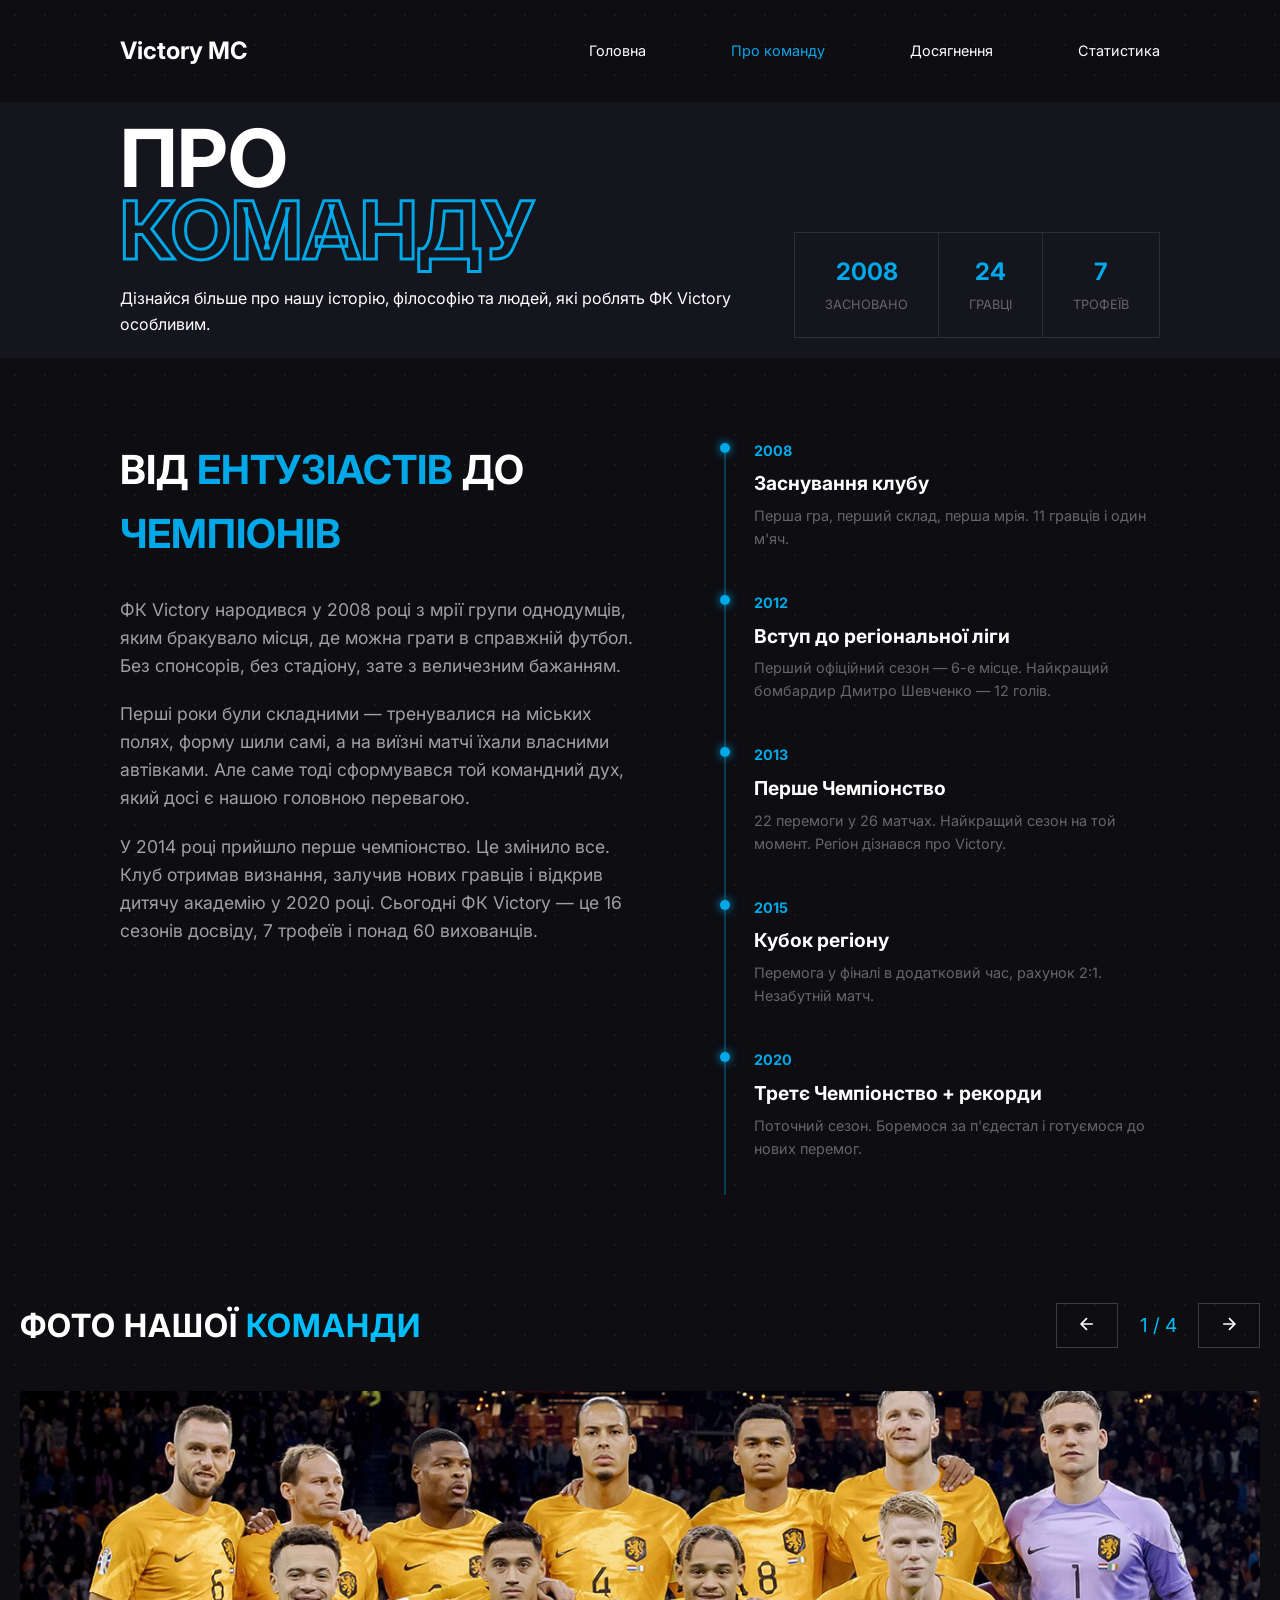
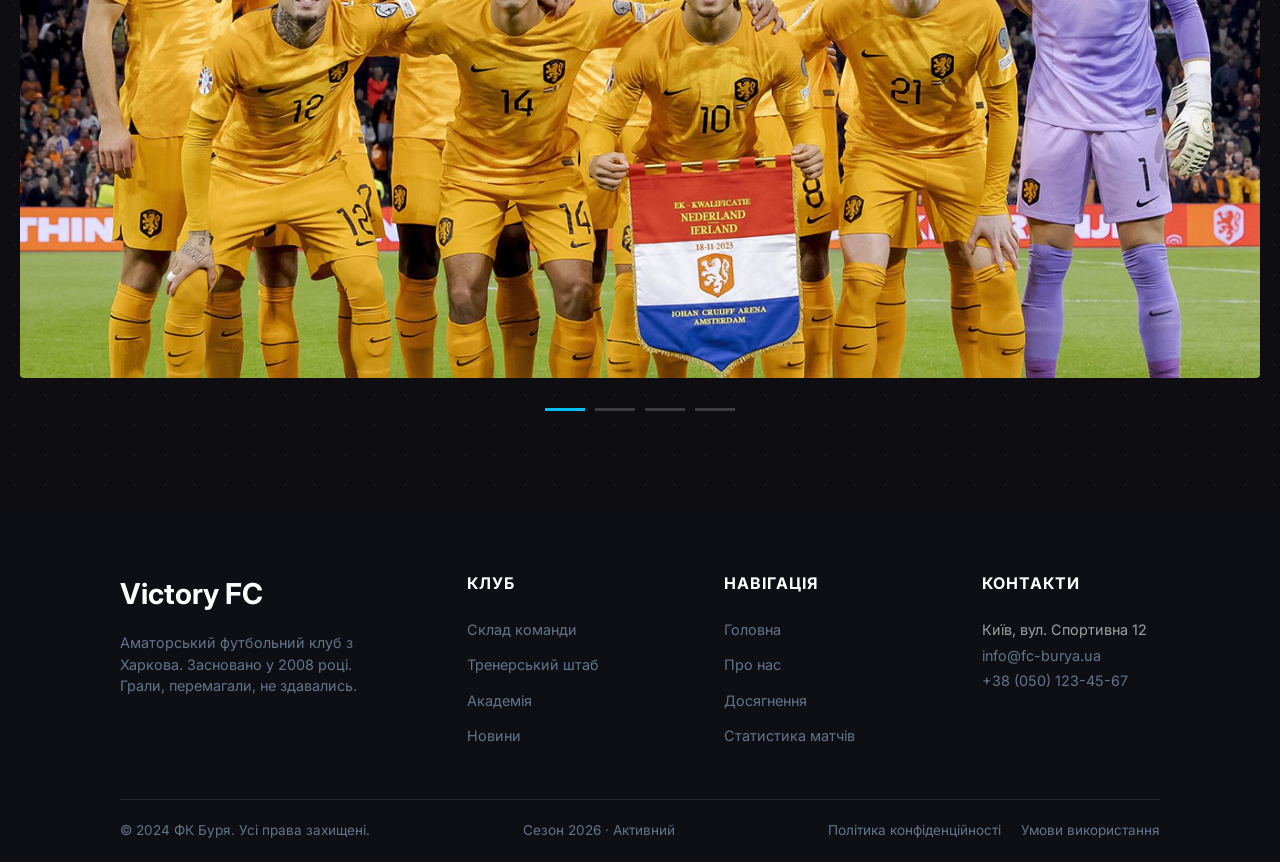
==== about.html @ a38105e2 "first commit" ====
<!doctype html>
<html lang="en">
  <head>
    <meta charset="UTF-8" />
    <meta name="viewport" content="width=device-width, initial-scale=1.0" />
    <link rel="stylesheet" href="styles/common.css" />
    <link rel="stylesheet" href="styles/pages/about.css" />
    <title>Victory - Про нас</title>
  </head>
  <body>
    <header>
      <nav class="nav container">
        <a class="logo" href="./index.html">Victory MC</a>
        <ul>
          <li><a href="index.html">Головна</a></li>
          <li><a class="active" href="#">Про команду</a></li>
          <li><a href="acihevements.html">Досягнення</a></li>
          <li><a href="">Статистика</a></li>
        </ul>
      </nav>
    </header>

    <main>
      <section class="about-hero container">
        <div class="hero-text-block">
          <h1>
            <span class="solid">Про</span>
            <span class="outline">команду</span>
          </h1>
          <p>
            Дізнайся більше про нашу історію, філософію та людей, які роблять ФК
            Victory особливим.
          </p>
        </div>

        <div class="mini-stats">
          <div class="m-stat-box">
            <strong>2008</strong><span>Засновано</span>
          </div>
          <div class="m-stat-box"><strong>24</strong><span>Гравці</span></div>
          <div class="m-stat-box"><strong>7</strong><span>Трофеїв</span></div>
        </div>
      </section>

      <section class="history-section container">
        <div class="history-grid">
          <article class="history-article">
            <h2>Від <span>ентузіастів</span> до <span>чемпіонів</span></h2>
            <p>
              ФК Victory народився у 2008 році з мрії групи однодумців, яким
              бракувало місця, де можна грати в справжній футбол. Без спонсорів,
              без стадіону, зате з величезним бажанням.
            </p>
            <p>
              Перші роки були складними — тренувалися на міських полях, форму
              шили самі, а на виїзні матчі їхали власними автівками. Але саме
              тоді сформувався той командний дух, який досі є нашою головною
              перевагою.
            </p>
            <p>
              У 2014 році прийшло перше чемпіонство. Це змінило все. Клуб
              отримав визнання, залучив нових гравців і відкрив дитячу академію
              у 2020 році. Сьогодні ФК Victory — це 16 сезонів досвіду, 7
              трофеїв і понад 60 вихованців.
            </p>
          </article>

          <div class="timeline">
            <div class="timeline-item">
              <span class="year">2008</span>
              <h3>Заснування клубу</h3>
              <p>
                Перша гра, перший склад, перша мрія. 11 гравців і один м'яч.
              </p>
            </div>
            <div class="timeline-item">
              <span class="year">2012</span>
              <h3>Вступ до регіональної ліги</h3>
              <p>
                Перший офіційний сезон — 6-е місце. Найкращий бомбардир Дмитро
                Шевченко — 12 голів.
              </p>
            </div>
            <div class="timeline-item">
              <span class="year">2013</span>
              <h3>Перше Чемпіонство</h3>
              <p>
                22 перемоги у 26 матчах. Найкращий сезон на той момент. Регіон
                дізнався про Victory.
              </p>
            </div>
            <div class="timeline-item">
              <span class="year">2015</span>
              <h3>Кубок регіону</h3>
              <p>
                Перемога у фіналі в додатковий час, рахунок 2:1. Незабутній
                матч.
              </p>
            </div>
            <div class="timeline-item">
              <span class="year">2020</span>
              <h3>Третє Чемпіонство + рекорди</h3>
              <p>
                Поточний сезон. Боремося за п'єдестал і готуємося до нових
                перемог.
              </p>
            </div>
          </div>
        </div>
      </section>

      <section class="team-gallery container">
        <div class="gallery-header">
          <h2>ФОТО НАШОЇ <span>КОМАНДИ</span></h2>
          <div class="gallery-controls">
            <button id="prev-photo" class="nav-btn" aria-label="Попереднє фото">
              <svg
                width="20"
                height="20"
                viewBox="0 0 24 24"
                fill="none"
                stroke="currentColor"
                stroke-width="2"
              >
                <path d="M19 12H5M12 19l-7-7 7-7" />
              </svg>
            </button>
            <span id="gallery-counter">1 / 4</span>
            <button id="next-photo" class="nav-btn" aria-label="Наступне фото">
              <svg
                width="20"
                height="20"
                viewBox="0 0 24 24"
                fill="none"
                stroke="currentColor"
                stroke-width="2"
              >
                <path d="M5 12h14M12 5l7 7-7 7" />
              </svg>
            </button>
          </div>
        </div>

        <div class="gallery-display">
          <img
            src="assets/team-photo-2.png"
            id="current-team-img"
            alt="Фото нашої команди - 1"
            class="active-img"
          />
        </div>

        <div class="gallery-pagination">
          <span class="bar active" data-index="1"></span>
          <span class="bar" data-index="2"></span>
          <span class="bar" data-index="3"></span>
          <span class="bar" data-index="4"></span>
        </div>
      </section>
    </main>

    <footer class="footer">
      <div class="container">
        <div class="footer-top">
          <div class="footer-brand">
            <h2 class="footer-logo">Victory FC</h2>
            <p class="footer-text">
              Аматорський футбольний клуб з Харкова. Засновано у 2008 році.
              Грали, перемагали, не здавались.
            </p>
          </div>

          <div class="footer-group">
            <h3>Клуб</h3>
            <ul>
              <li><a href="#">Склад команди</a></li>
              <li><a href="#">Тренерський штаб</a></li>
              <li><a href="#">Академія</a></li>
              <li><a href="#">Новини</a></li>
            </ul>
          </div>

          <div class="footer-group">
            <h3>Навігація</h3>
            <ul>
              <li><a href="index.html">Головна</a></li>
              <li><a href="about.html">Про нас</a></li>
              <li><a href="achievements.html">Досягнення</a></li>
              <li><a href="stats.html">Статистика матчів</a></li>
            </ul>
          </div>

          <div class="footer-group">
            <h3>Контакти</h3>
            <address class="footer-address">
              Київ, вул. Спортивна 12<br />
              <a href="mailto:info@fc-burya.ua">info@fc-burya.ua</a><br />
              <a href="tel:+380501234567">+38 (050) 123-45-67</a>
            </address>
          </div>
        </div>

        <div class="footer-bottom">
          <p>&copy; 2024 ФК Буря. Усі права захищені.</p>
          <p>Сезон 2026 · Активний</p>
          <div class="footer-legal">
            <a href="#">Політика конфіденційності</a>
            <a href="#">Умови використання</a>
          </div>
        </div>
      </div>
    </footer>
  </body>
</html>
---- styles/common.css ----
@import url("https://fonts.googleapis.com/css2?family=Inter:ital,opsz,wght@0,14..32,100..900;1,14..32,100..900&display=swap");

*,
*::after,
*::before {
  margin: 0;
  padding: 0;
  box-sizing: border-box;

  list-style: none;
  text-decoration: none;
}

:root {
  --bg-main: #0d0d12;
  --bg-secondary: #15151e;
  --accent-main: #0ea5e9;
  --accent-secondary: #cbd5e1;
  --text-main: #ffffff;
  --text-secondary: #64748b;
  --text-gold: #f0b429;

  --transition: all 0.3s ease;
}

body {
  font-family: "Inter", sans-serif;
  background-color: var(--bg-main);
  line-height: 1.6;
  color: var(--text-main);

  background-image: radial-gradient(
    rgba(255, 255, 255, 0.05) 1px,
    transparent 1px
  );
  background-size: 30px 30px;

  display: flex;
  flex-direction: column;
  min-height: 100vh;
  margin: 0;
  overflow-x: hidden;
}

.container {
  margin: 0 auto;
  padding: 0 120px;
}

header {
  padding: 2rem 0;
}

nav {
  display: flex;
  justify-content: space-between;
  align-items: center;
}

nav ul {
  display: flex;
  gap: 85px;
}

nav a {
  color: inherit;
  font-size: 0.9rem;
  transition: var(--transition);
}

nav ul a:hover,
.active {
  color: var(--accent-main);
}

nav .logo:hover {
  color: transparent;
  -webkit-text-stroke: 1px var(--accent-main);
  opacity: 0.6;
}

.logo {
  font-size: 1.5rem;
  font-weight: bold;
}

main {
  flex-grow: 1;
  display: flex;
  flex-direction: column;
  justify-content: center;
}

.footer {
  background-color: #0d0f14;
  color: #ffffff;
  padding: 60px 0 20px;
  margin-top: auto;
}

.footer-top {
  display: grid;
  grid-template-columns: 1fr;
  gap: 40px;
  padding-bottom: 40px;
  border-bottom: 1px solid rgba(255, 255, 255, 0.1);
}

.footer-logo {
  font-size: 1.8rem;
  margin-bottom: 15px;
}

.footer-text {
  color: var(--text-secondary);
  max-width: 300px;
  font-size: 0.9rem;
  line-height: 1.5;
}

.footer-group h3 {
  font-size: 1rem;
  margin-bottom: 20px;
  text-transform: uppercase;
  letter-spacing: 1px;
}

.footer-group ul {
  list-style: none;
  padding: 0;
}

.footer-group ul li {
  margin-bottom: 10px;
}

.footer-group a,
.footer-address a {
  color: var(--text-secondary);
  text-decoration: none;
  font-size: 0.9rem;
  transition: color 0.3s;
}

.footer-group a:hover {
  color: #00a8e8;
}

.footer-address {
  font-style: normal;
  color: #a0a0a0;
  font-size: 0.9rem;
  line-height: 1.8;
}

.footer-bottom {
  display: flex;
  flex-direction: column;
  gap: 15px;
  padding-top: 20px;
  color: var(--text-secondary);
  font-size: 0.85rem;
}

.footer-legal {
  display: flex;
  gap: 20px;
}

.footer-legal a {
  color: var(--text-secondary);
  text-decoration: none;
}

@media (min-width: 992px) {
  .footer-top {
    grid-template-columns: 1.5fr 1fr 1fr 1fr;
  }

  .footer-bottom {
    flex-direction: row;
    justify-content: space-between;
  }
}

@media (min-width: 1200px) {
  .footer-top {
    gap: 80px;
  }
}
---- styles/pages/about.css ----
/* Стилі для Hero-блоку сторінки "Про нас" */
.about-hero {
  display: flex;
  justify-content: space-between;
  align-items: flex-end;
  padding: 60px 20px;
  margin-bottom: 80px;
  min-width: 100%;

  background-color: var(--bg-secondary);
  padding: 20px 120px;
}

.hero-text-block h1 {
  font-size: 5rem;
  line-height: 0.9;
  text-transform: uppercase;
  margin-bottom: 20px;
}

.hero-text-block .outline {
  display: block;
  color: transparent;
  -webkit-text-stroke: 3px #00a8e8;
}

/* Міні-статистика (три бокси в ряд) */
.mini-stats {
  display: flex;
  border: 1px solid rgba(255, 255, 255, 0.1);
}

.m-stat-box {
  padding: 20px 30px;
  text-align: center;
  border-right: 1px solid rgba(255, 255, 255, 0.1);
}

.m-stat-box:last-child {
  border-right: none;
}

.m-stat-box strong {
  display: block;
  font-size: 1.5rem;
  color: #00a8e8;
}

.m-stat-box span {
  font-size: 0.8rem;
  text-transform: uppercase;
  color: #666;
}

/* Сітка історії */
.history-grid {
  display: grid;
  grid-template-columns: 1fr; /* Мобільна версія */
  gap: 80px;
}

.history-article h2 {
  font-size: 2.5rem;
  text-transform: uppercase;
  margin-bottom: 30px;
}

.history-article h2 span {
  color: #00a8e8;
}

.history-article p {
  color: #a0a0a0;
  margin-bottom: 20px;
  font-size: 1.1rem;
}

/* Вертикальний Таймлайн */
.timeline {
  position: relative;
  padding-left: 30px;
}

/* Лінія таймлайну */
.timeline::before {
  content: "";
  position: absolute;
  left: 0;
  top: 5px;
  bottom: 5px;
  width: 2px;
  background: rgba(0, 168, 232, 0.3);
}

.timeline-item {
  position: relative;
  margin-bottom: 40px;
}

/* Кружечок на лінії */
.timeline-item::before {
  content: "";
  position: absolute;
  left: -34px;
  top: 5px;
  width: 10px;
  height: 10px;
  background: #00a8e8;
  border-radius: 50%;
  box-shadow: 0 0 10px #00a8e8;
}

.timeline-item .year {
  color: #00a8e8;
  font-weight: bold;
  font-size: 0.9rem;
}

.timeline-item h3 {
  font-size: 1.2rem;
  margin: 5px 0;
}

.timeline-item p {
  color: #666;
  font-size: 0.9rem;
}

/* АДАПТИВНІСТЬ [cite: 9, 10] */
@media (min-width: 992px) {
  .history-grid {
    grid-template-columns: 1.2fr 1fr;
  }
}

@media (max-width: 991px) {
  .about-hero {
    flex-direction: column;
    align-items: flex-start;
  }
  .mini-stats {
    margin-top: 40px;
  }
}

.team-gallery {
  padding: 100px 20px;
}

/* Вирівнювання заголовка та кнопок */
.gallery-header {
  display: flex;
  justify-content: space-between;
  align-items: center;
  margin-bottom: 40px;
}

.gallery-header h2 {
  font-size: 2rem;
  text-transform: uppercase;
  letter-spacing: 1px;
}

.gallery-header h2 span {
  color: #00befa; /* Блакитний акцент з макета */
}

/* Кнопки навігації */
.gallery-controls {
  display: flex;
  align-items: center;
  gap: 15px;
}

.nav-btn {
  background: transparent;
  border: 1px solid rgba(255, 255, 255, 0.2);
  color: white;
  padding: 10px 20px;
  cursor: pointer;
  transition: 0.3s;
}

.nav-btn:hover {
  border-color: #00befa;
  color: #00befa;
}

#gallery-counter {
  font-size: 1.2rem;
  color: #00befa;
  min-width: 50px;
  text-align: center;
}

/* Відображення фото */
.gallery-display {
  width: 100%;
  margin-bottom: 30px;
  overflow: hidden;
  border-radius: 4px;
}

.gallery-display img {
  width: 100%;
  height: auto;
  display: block;
  transition: opacity 0.5s ease-in-out;
}

/* Пагінація у вигляді ліній */
.gallery-pagination {
  display: flex;
  justify-content: center;
  gap: 10px;
}

.bar {
  width: 40px;
  height: 3px;
  background: rgba(255, 255, 255, 0.2);
  cursor: pointer;
  transition: 0.3s;
}

.bar.active {
  background: #00befa;
}

/* Адаптивність */
@media (max-width: 991px) {
  .gallery-header {
    flex-direction: column;
    gap: 20px;
    text-align: center;
  }
}
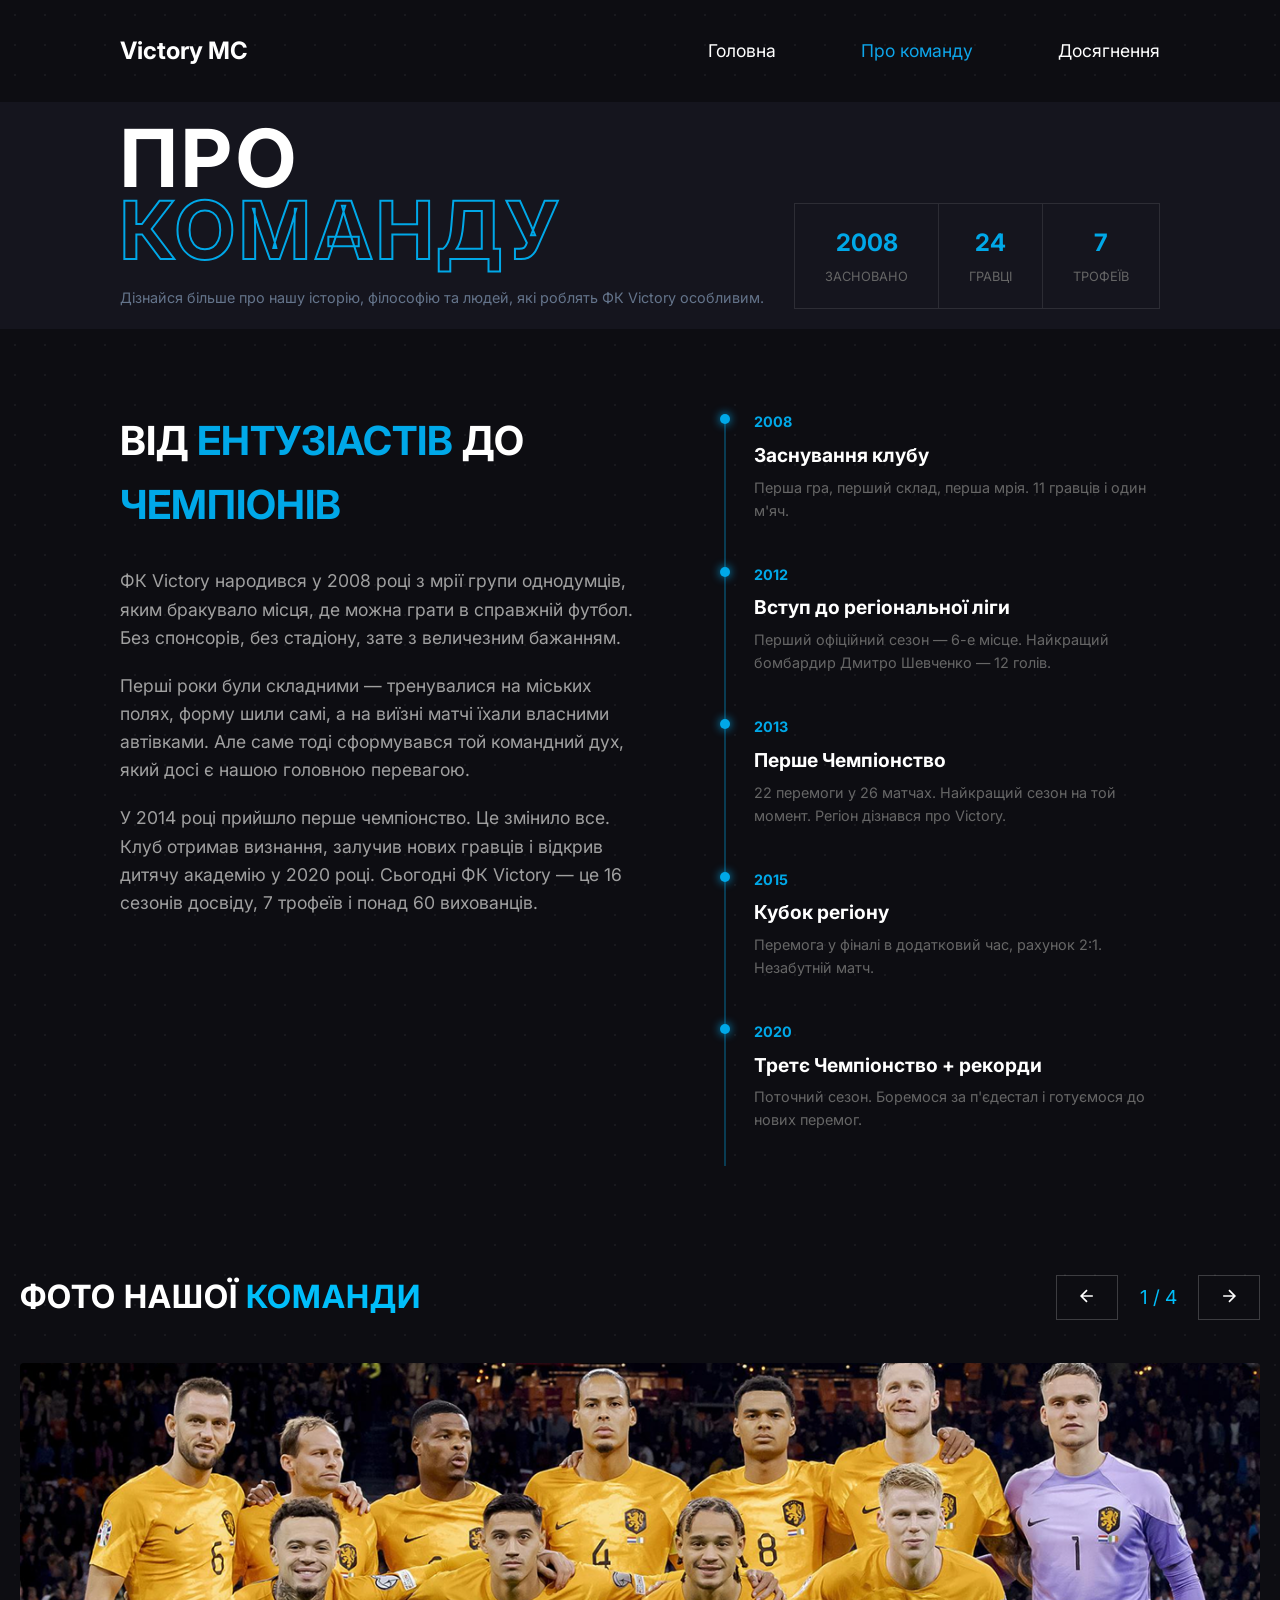
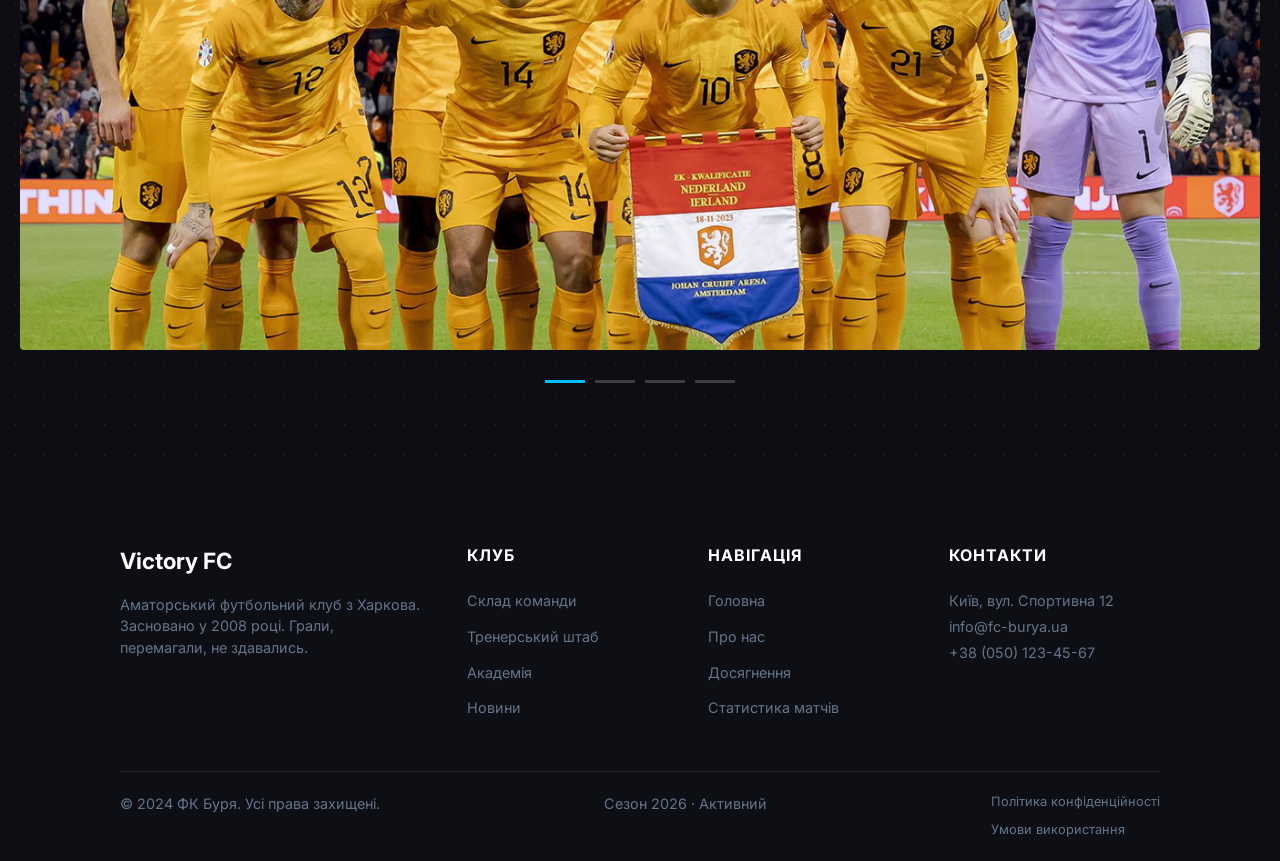
==== commit 27f16e40: "add mobile styles" ====
--- a/about.html
+++ b/about.html
@@ -1,21 +1,25 @@
 <!doctype html>
-<html lang="en">
+<html lang="uk">
   <head>
     <meta charset="UTF-8" />
     <meta name="viewport" content="width=device-width, initial-scale=1.0" />
     <link rel="stylesheet" href="styles/common.css" />
     <link rel="stylesheet" href="styles/pages/about.css" />
+    <link rel="icon" type="image/svg+xml" href="./assets/favicon.svg" />
     <title>Victory - Про нас</title>
   </head>
+  <script src="scripts/common.js" defer></script>
   <body>
     <header>
       <nav class="nav container">
         <a class="logo" href="./index.html">Victory MC</a>
-        <ul>
+        <button class="burger" id="burger" aria-label="Меню">
+          <span></span><span></span><span></span>
+        </button>
+        <ul id="nav-menu">
           <li><a href="index.html">Головна</a></li>
           <li><a class="active" href="#">Про команду</a></li>
           <li><a href="acihevements.html">Досягнення</a></li>
-          <li><a href="">Статистика</a></li>
         </ul>
       </nav>
     </header>
@@ -193,8 +197,8 @@
           <div class="footer-group">
             <h3>Контакти</h3>
             <address class="footer-address">
-              Київ, вул. Спортивна 12<br />
-              <a href="mailto:info@fc-burya.ua">info@fc-burya.ua</a><br />
+              <p>Київ, вул. Спортивна 12</p>
+              <a href="mailto:info@fc-burya.ua">info@fc-burya.ua</a>
               <a href="tel:+380501234567">+38 (050) 123-45-67</a>
             </address>
           </div>
--- a/styles/common.css
+++ b/styles/common.css
@@ -64,7 +64,7 @@
 
 nav a {
   color: inherit;
-  font-size: 0.9rem;
+  font-size: 1.1rem;
   transition: var(--transition);
 }
 
@@ -135,7 +135,8 @@
 }
 
 .footer-group a,
-.footer-address a {
+.footer-address a,
+p {
   color: var(--text-secondary);
   text-decoration: none;
   font-size: 0.9rem;
@@ -151,6 +152,8 @@
   color: #a0a0a0;
   font-size: 0.9rem;
   line-height: 1.8;
+  display: flex;
+  flex-direction: column;
 }
 
 .footer-bottom {
@@ -188,3 +191,83 @@
     gap: 80px;
   }
 }
+
+body.no-scroll {
+  overflow: hidden;
+}
+
+@media (max-width: 575px) {
+  .container {
+    padding: 0 16px;
+  }
+
+  .burger {
+    display: flex;
+    flex-direction: column;
+    gap: 5px;
+    cursor: pointer;
+    background: none;
+    border: none;
+    padding: 8px;
+    z-index: 100;
+  }
+
+  .burger span {
+    display: block;
+    width: 24px;
+    height: 2px;
+    background-color: var(--text-main);
+    transition: var(--transition);
+  }
+
+  nav ul {
+    display: none;
+    position: fixed;
+    top: 0;
+    left: 0;
+    width: 100%;
+    height: 100vh;
+    background-color: var(--bg-secondary);
+    flex-direction: column;
+    align-items: center;
+    justify-content: center;
+    gap: 40px;
+    z-index: 99;
+  }
+
+  nav ul.open {
+    display: flex;
+  }
+
+  nav ul a {
+    font-size: 1.4rem;
+  }
+
+  .footer {
+    padding: 30px 0 20px;
+  }
+}
+
+@media (min-width: 576px) {
+  .burger {
+    display: none;
+  }
+
+  .footer-top {
+    gap: 30px;
+  }
+
+  .footer-logo {
+    font-size: 1.4rem;
+  }
+
+  .footer-bottom {
+    gap: 10px;
+    font-size: 0.8rem;
+  }
+
+  .footer-legal {
+    flex-direction: column;
+    gap: 8px;
+  }
+}
--- a/styles/pages/about.css
+++ b/styles/pages/about.css
@@ -1,4 +1,3 @@
-/* Стилі для Hero-блоку сторінки "Про нас" */
 .about-hero {
   display: flex;
   justify-content: space-between;
@@ -15,13 +14,14 @@
   font-size: 5rem;
   line-height: 0.9;
   text-transform: uppercase;
+  letter-spacing: 0.05em;
   margin-bottom: 20px;
 }
 
 .hero-text-block .outline {
   display: block;
   color: transparent;
-  -webkit-text-stroke: 3px #00a8e8;
+  -webkit-text-stroke: 2px #00a8e8;
 }
 
 /* Міні-статистика (три бокси в ряд) */
@@ -235,3 +235,96 @@
     text-align: center;
   }
 }
+
+@media (max-width: 575px) {
+  .about-hero {
+    padding: 24px 16px;
+    flex-direction: column;
+    align-items: flex-start;
+    gap: 30px;
+    margin-bottom: 40px;
+  }
+
+  .hero-text-block h1 {
+    font-size: 2.8rem;
+  }
+
+  .hero-text-block p {
+    font-size: 0.9rem;
+    color: var(--text-secondary);
+  }
+
+  .mini-stats {
+    width: 100%;
+    margin-top: 0;
+  }
+
+  .m-stat-box {
+    padding: 14px 0;
+    flex: 1;
+  }
+
+  .m-stat-box strong {
+    font-size: 1.2rem;
+  }
+
+  .history-section {
+    padding: 0 20px;
+  }
+
+  .history-grid {
+    gap: 40px;
+  }
+
+  .history-article h2 {
+    font-size: 1.6rem;
+    margin-bottom: 20px;
+  }
+
+  .history-article p {
+    font-size: 0.9rem;
+  }
+
+  .timeline {
+    padding-left: 24px;
+  }
+
+  .timeline-item::before {
+    left: -28px;
+  }
+
+  .timeline-item {
+    margin-bottom: 28px;
+  }
+
+  .timeline-item h3 {
+    font-size: 1rem;
+  }
+
+  .team-gallery {
+    padding: 40px 0;
+  }
+
+  .gallery-header {
+    flex-direction: column;
+    gap: 16px;
+    text-align: center;
+    margin-bottom: 24px;
+  }
+
+  .gallery-header h2 {
+    font-size: 1.4rem;
+  }
+
+  .gallery-display {
+    padding: 0 10px;
+  }
+
+  .nav-btn {
+    padding: 10px 16px;
+  }
+
+  .bar {
+    width: 28px;
+  }
+}
